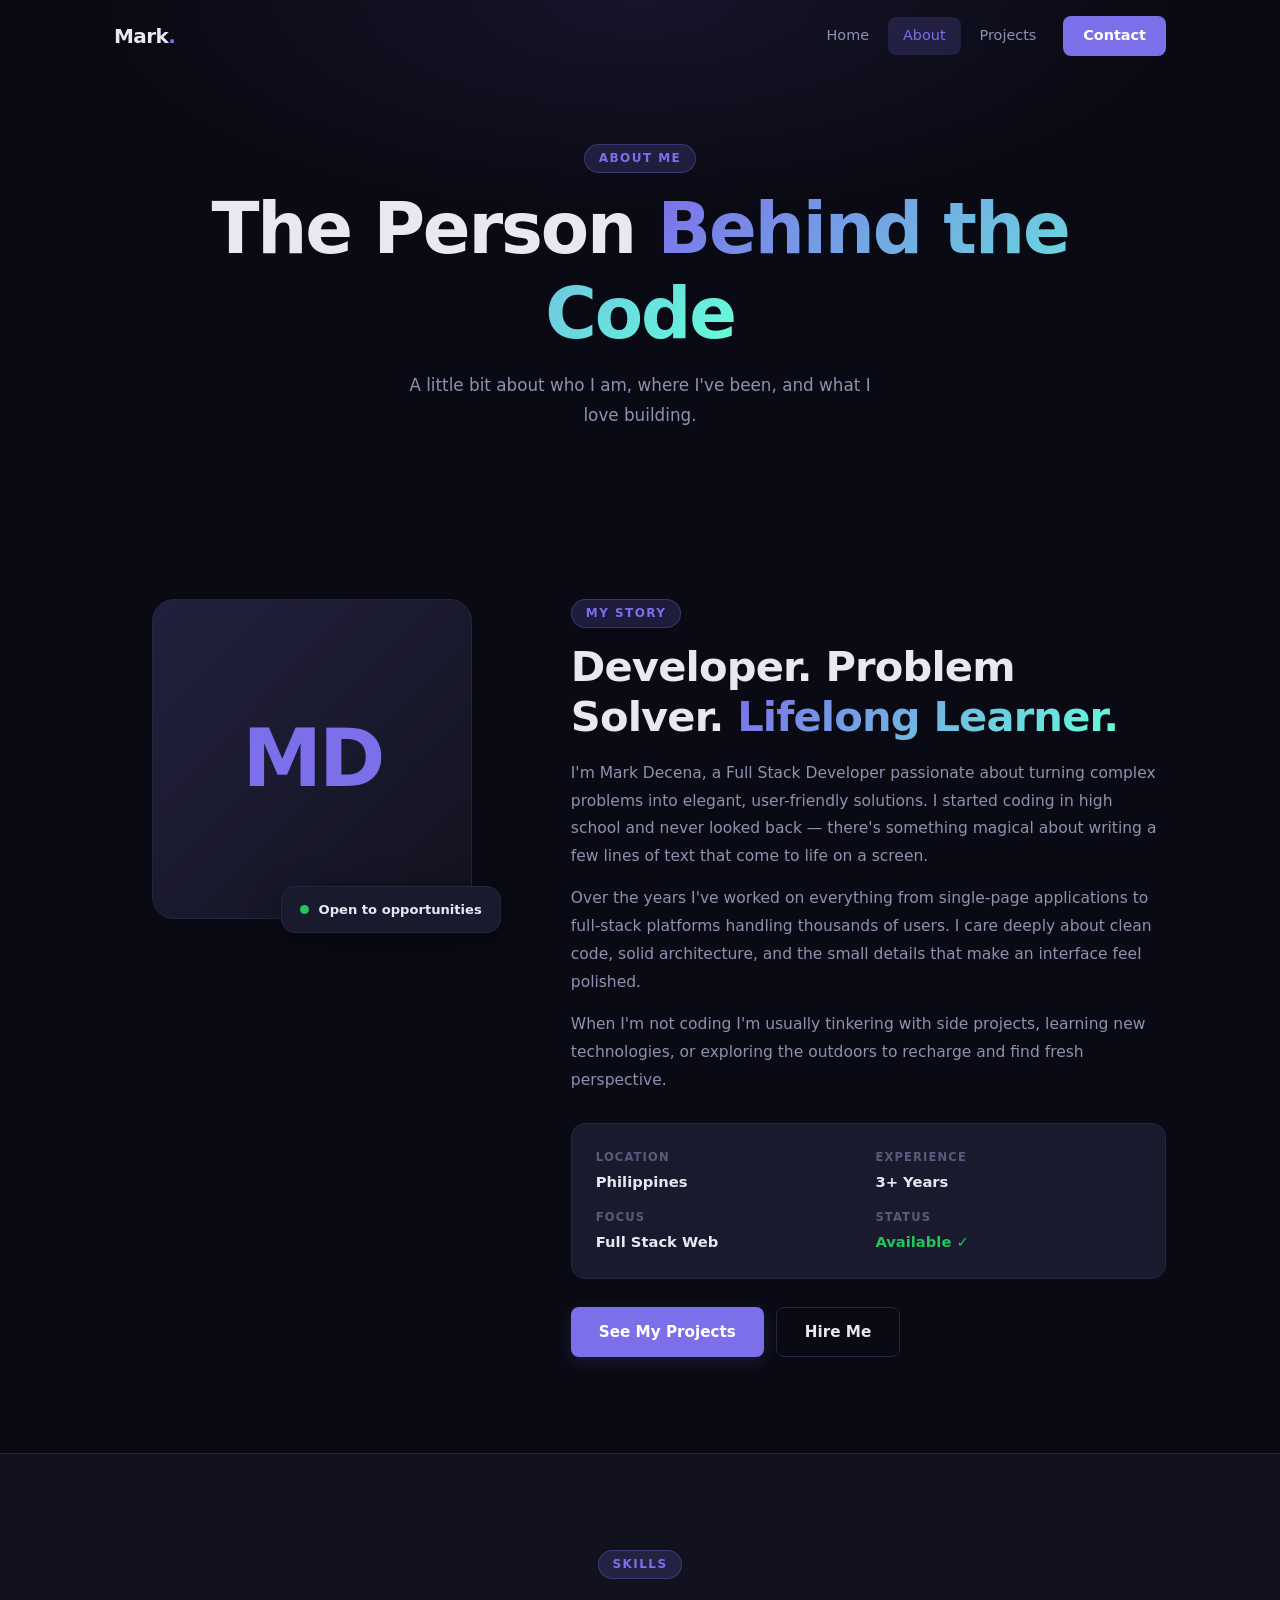
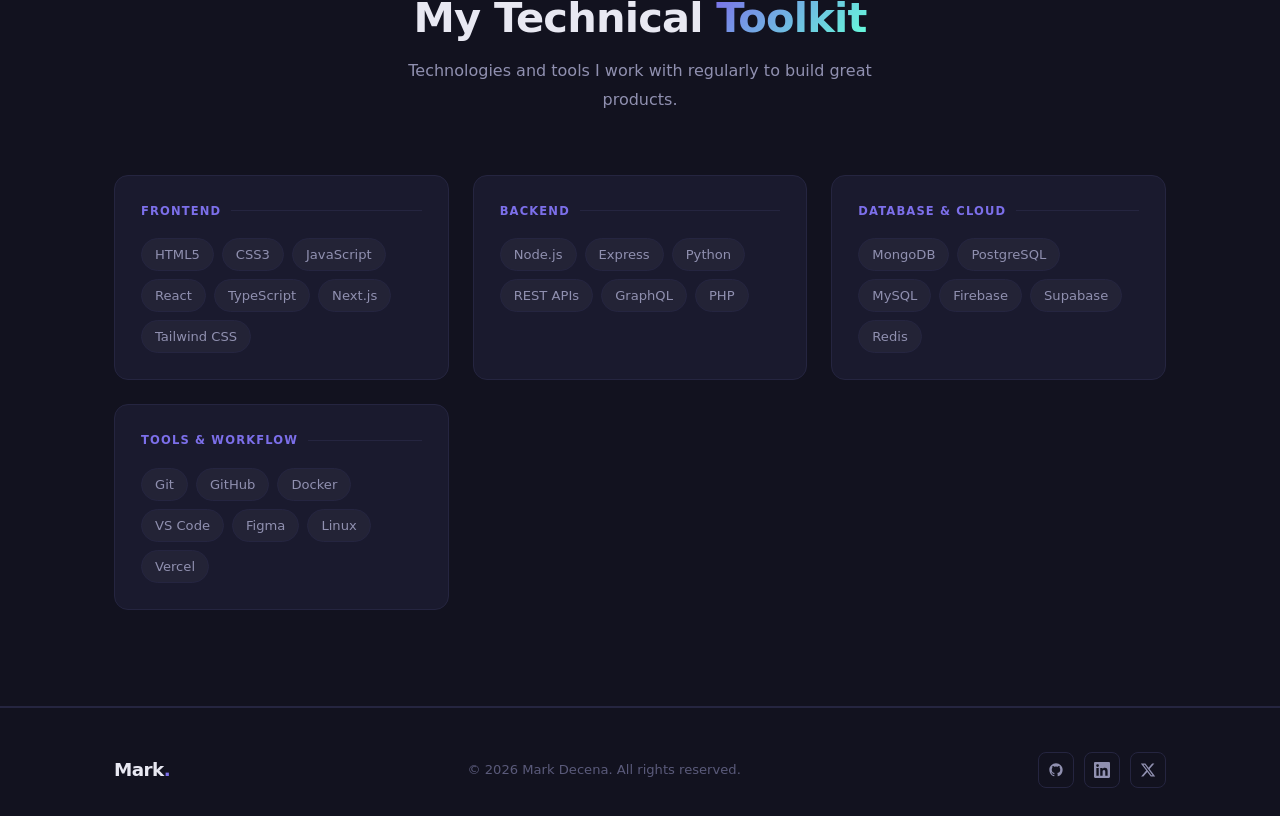
==== about.html @ 882a0d3b "Initial portfolio website Multi-page personal portfolio with Home, About, Projects, and Contact page" ====
<!DOCTYPE html>
<html lang="en">
<head>
  <meta charset="UTF-8" />
  <meta name="viewport" content="width=device-width, initial-scale=1.0" />
  <meta name="description" content="About Mark Decena — Full Stack Developer, his background, and technical skills." />
  <title>About — Mark Decena</title>
  <link rel="stylesheet" href="css/style.css" />
</head>
<body>

  <!-- ===== NAV ===== -->
  <header class="nav">
    <div class="container nav-inner">
      <a href="index.html" class="nav-logo">Mark<span class="dot">.</span></a>
      <nav class="nav-links" aria-label="Main navigation">
        <a href="index.html"    class="nav-link" data-page="index.html">Home</a>
        <a href="about.html"    class="nav-link" data-page="about.html">About</a>
        <a href="projects.html" class="nav-link" data-page="projects.html">Projects</a>
        <a href="contact.html"  class="nav-link nav-cta" data-page="contact.html">Contact</a>
      </nav>
      <button class="nav-hamburger" aria-label="Toggle menu" aria-expanded="false">
        <span></span><span></span><span></span>
      </button>
    </div>
  </header>

  <nav class="nav-mobile" aria-label="Mobile navigation">
    <a href="index.html"    class="nav-link" data-page="index.html">Home</a>
    <a href="about.html"    class="nav-link" data-page="about.html">About</a>
    <a href="projects.html" class="nav-link" data-page="projects.html">Projects</a>
    <a href="contact.html"  class="nav-link" data-page="contact.html">Contact</a>
  </nav>

  <!-- ===== PAGE HEADER ===== -->
  <section class="page-header">
    <div class="container">
      <span class="section-label">About Me</span>
      <h1>The Person <span class="gradient-text">Behind the Code</span></h1>
      <p>A little bit about who I am, where I've been, and what I love building.</p>
    </div>
  </section>

  <!-- ===== ABOUT ===== -->
  <section class="section">
    <div class="container">
      <div class="about-grid">

        <!-- Avatar col -->
        <div class="avatar-wrap fade-up">
          <div class="avatar-box">MD</div>
          <div class="avatar-badge">
            <span class="badge-dot"></span>
            <span>Open to opportunities</span>
          </div>
        </div>

        <!-- Content col -->
        <div class="about-content fade-up">
          <span class="section-label">My Story</span>
          <h2>Developer. Problem Solver. <span class="gradient-text">Lifelong Learner.</span></h2>
          <p>
            I'm Mark Decena, a Full Stack Developer passionate about turning complex problems into
            elegant, user-friendly solutions. I started coding in high school and never looked back —
            there's something magical about writing a few lines of text that come to life on a screen.
          </p>
          <p>
            Over the years I've worked on everything from single-page applications to full-stack
            platforms handling thousands of users. I care deeply about clean code, solid architecture,
            and the small details that make an interface feel polished.
          </p>
          <p>
            When I'm not coding I'm usually tinkering with side projects, learning new technologies,
            or exploring the outdoors to recharge and find fresh perspective.
          </p>

          <div class="about-meta">
            <div class="meta-item">
              <span class="meta-label">Location</span>
              <span class="meta-value">Philippines</span>
            </div>
            <div class="meta-item">
              <span class="meta-label">Experience</span>
              <span class="meta-value">3+ Years</span>
            </div>
            <div class="meta-item">
              <span class="meta-label">Focus</span>
              <span class="meta-value">Full Stack Web</span>
            </div>
            <div class="meta-item">
              <span class="meta-label">Status</span>
              <span class="meta-value" style="color:#22c55e;">Available &#10003;</span>
            </div>
          </div>

          <div style="display:flex; gap:12px; flex-wrap:wrap;">
            <a href="projects.html" class="btn btn-primary">See My Projects</a>
            <a href="contact.html"  class="btn btn-outline">Hire Me</a>
          </div>
        </div>

      </div>
    </div>
  </section>

  <!-- ===== SKILLS ===== -->
  <section class="section skills-section">
    <div class="container">
      <div class="section-header fade-up">
        <span class="section-label">Skills</span>
        <h2>My Technical <span class="gradient-text">Toolkit</span></h2>
        <p>Technologies and tools I work with regularly to build great products.</p>
      </div>
      <div class="skills-grid">
        <div class="skill-card fade-up">
          <div class="skill-card-title">Frontend</div>
          <div class="skill-tags">
            <span class="skill-tag">HTML5</span>
            <span class="skill-tag">CSS3</span>
            <span class="skill-tag">JavaScript</span>
            <span class="skill-tag">React</span>
            <span class="skill-tag">TypeScript</span>
            <span class="skill-tag">Next.js</span>
            <span class="skill-tag">Tailwind CSS</span>
          </div>
        </div>
        <div class="skill-card fade-up">
          <div class="skill-card-title">Backend</div>
          <div class="skill-tags">
            <span class="skill-tag">Node.js</span>
            <span class="skill-tag">Express</span>
            <span class="skill-tag">Python</span>
            <span class="skill-tag">REST APIs</span>
            <span class="skill-tag">GraphQL</span>
            <span class="skill-tag">PHP</span>
          </div>
        </div>
        <div class="skill-card fade-up">
          <div class="skill-card-title">Database & Cloud</div>
          <div class="skill-tags">
            <span class="skill-tag">MongoDB</span>
            <span class="skill-tag">PostgreSQL</span>
            <span class="skill-tag">MySQL</span>
            <span class="skill-tag">Firebase</span>
            <span class="skill-tag">Supabase</span>
            <span class="skill-tag">Redis</span>
          </div>
        </div>
        <div class="skill-card fade-up">
          <div class="skill-card-title">Tools & Workflow</div>
          <div class="skill-tags">
            <span class="skill-tag">Git</span>
            <span class="skill-tag">GitHub</span>
            <span class="skill-tag">Docker</span>
            <span class="skill-tag">VS Code</span>
            <span class="skill-tag">Figma</span>
            <span class="skill-tag">Linux</span>
            <span class="skill-tag">Vercel</span>
          </div>
        </div>
      </div>
    </div>
  </section>

  <!-- ===== FOOTER ===== -->
  <footer class="footer">
    <div class="container footer-inner">
      <span class="footer-logo">Mark<span class="dot">.</span></span>
      <p class="footer-copy">&copy; 2026 Mark Decena. All rights reserved.</p>
      <div class="footer-socials">
        <a href="https://github.com/markiedecena" target="_blank" rel="noopener" class="footer-social" aria-label="GitHub">
          <svg viewBox="0 0 24 24" fill="currentColor">
            <path d="M12 2C6.477 2 2 6.477 2 12c0 4.418 2.865 8.166 6.839 9.489.5.092.682-.217.682-.483 0-.237-.009-.868-.013-1.703-2.782.604-3.369-1.341-3.369-1.341-.454-1.154-1.11-1.462-1.11-1.462-.908-.62.069-.608.069-.608 1.003.07 1.531 1.03 1.531 1.03.892 1.529 2.341 1.088 2.91.832.092-.647.35-1.088.636-1.338-2.22-.253-4.555-1.11-4.555-4.943 0-1.091.39-1.984 1.029-2.683-.103-.253-.446-1.27.098-2.647 0 0 .84-.269 2.75 1.025A9.578 9.578 0 0 1 12 6.836a9.59 9.59 0 0 1 2.504.337c1.909-1.294 2.747-1.025 2.747-1.025.546 1.377.202 2.394.1 2.647.64.699 1.028 1.592 1.028 2.683 0 3.842-2.339 4.687-4.566 4.935.359.309.678.919.678 1.852 0 1.336-.012 2.415-.012 2.743 0 .267.18.578.688.48C19.138 20.163 22 16.418 22 12c0-5.523-4.477-10-10-10z"/>
          </svg>
        </a>
        <a href="#" class="footer-social" aria-label="LinkedIn">
          <svg viewBox="0 0 24 24" fill="currentColor">
            <path d="M20.447 20.452h-3.554v-5.569c0-1.328-.027-3.037-1.852-3.037-1.853 0-2.136 1.445-2.136 2.939v5.667H9.351V9h3.414v1.561h.046c.477-.9 1.637-1.85 3.37-1.85 3.601 0 4.267 2.37 4.267 5.455v6.286zM5.337 7.433a2.062 2.062 0 0 1-2.063-2.065 2.064 2.064 0 1 1 2.063 2.065zm1.782 13.019H3.555V9h3.564v11.452zM22.225 0H1.771C.792 0 0 .774 0 1.729v20.542C0 23.227.792 24 1.771 24h20.451C23.2 24 24 23.227 24 22.271V1.729C24 .774 23.2 0 22.222 0h.003z"/>
          </svg>
        </a>
        <a href="#" class="footer-social" aria-label="Twitter / X">
          <svg viewBox="0 0 24 24" fill="currentColor">
            <path d="M18.244 2.25h3.308l-7.227 8.26 8.502 11.24H16.17l-5.214-6.817L4.99 21.75H1.68l7.73-8.835L1.254 2.25H8.08l4.713 6.231zm-1.161 17.52h1.833L7.084 4.126H5.117z"/>
          </svg>
        </a>
      </div>
    </div>
  </footer>

  <script src="js/main.js"></script>
</body>
</html>
---- css/style.css ----
/* ===== Custom Properties ===== */
:root {
  --bg-primary:    #0a0a14;
  --bg-secondary:  #12121f;
  --bg-card:       #1a1a2e;
  --border:        #252540;

  --accent:        #7c6fea;
  --accent-hover:  #9d93f0;
  --accent-glow:   rgba(124, 111, 234, 0.18);
  --teal:          #64ffda;

  --text-primary:  #e8e8f2;
  --text-secondary:#9090b0;
  --text-muted:    #5a5a7a;

  --nav-height:    72px;
  --max-width:     1100px;
  --section-pad:   96px;

  --radius-sm: 8px;
  --radius-md: 14px;
  --radius-lg: 22px;

  --shadow-sm: 0 2px 8px rgba(0,0,0,.3);
  --shadow-md: 0 8px 32px rgba(0,0,0,.4);
  --shadow-lg: 0 20px 60px rgba(0,0,0,.5);

  --ease: 0.3s cubic-bezier(.4,0,.2,1);
  --ease-fast: 0.15s ease;
}

/* ===== Reset ===== */
*, *::before, *::after { box-sizing: border-box; margin: 0; padding: 0; }
html { scroll-behavior: smooth; -webkit-text-size-adjust: 100%; }
body {
  font-family: -apple-system, BlinkMacSystemFont, 'Segoe UI', system-ui, 'Helvetica Neue', Arial, sans-serif;
  background: var(--bg-primary);
  color: var(--text-primary);
  line-height: 1.6;
  overflow-x: hidden;
}
img  { max-width: 100%; display: block; }
a    { color: inherit; text-decoration: none; }
ul   { list-style: none; }
button, input, textarea { font: inherit; }

/* ===== Typography ===== */
h1, h2, h3, h4 { line-height: 1.2; font-weight: 700; }
h1 { font-size: clamp(2.4rem, 6vw, 4.4rem); letter-spacing: -.03em; }
h2 { font-size: clamp(1.8rem, 4vw, 2.6rem); letter-spacing: -.02em; }
h3 { font-size: clamp(1.1rem, 2vw, 1.4rem); }
p  { color: var(--text-secondary); line-height: 1.8; }

.gradient-text {
  background: linear-gradient(135deg, var(--accent) 0%, var(--teal) 100%);
  -webkit-background-clip: text;
  -webkit-text-fill-color: transparent;
  background-clip: text;
}

/* ===== Layout ===== */
.container {
  width: 100%;
  max-width: var(--max-width);
  margin: 0 auto;
  padding: 0 24px;
}
.section { padding: var(--section-pad) 0; }

.section-label {
  display: inline-block;
  font-size: .75rem;
  font-weight: 700;
  letter-spacing: .12em;
  text-transform: uppercase;
  color: var(--accent);
  background: var(--accent-glow);
  border: 1px solid rgba(124,111,234,.3);
  padding: 4px 14px;
  border-radius: 100px;
  margin-bottom: 14px;
}

.section-header {
  text-align: center;
  margin-bottom: 60px;
}
.section-header h2 { margin-bottom: 14px; }
.section-header p  { max-width: 520px; margin: 0 auto; }

/* ===== Buttons ===== */
.btn {
  display: inline-flex;
  align-items: center;
  gap: 8px;
  padding: 12px 28px;
  border-radius: var(--radius-sm);
  font-size: .95rem;
  font-weight: 600;
  cursor: pointer;
  transition: all var(--ease-fast);
  border: none;
}
.btn-primary {
  background: var(--accent);
  color: #fff;
  box-shadow: 0 4px 18px var(--accent-glow);
}
.btn-primary:hover {
  background: var(--accent-hover);
  transform: translateY(-2px);
  box-shadow: 0 8px 28px var(--accent-glow);
}
.btn-outline {
  background: transparent;
  color: var(--text-primary);
  border: 1px solid var(--border);
}
.btn-outline:hover {
  border-color: var(--accent);
  color: var(--accent);
  background: var(--accent-glow);
  transform: translateY(-2px);
}
.btn-sm { padding: 7px 16px; font-size: .83rem; }

/* ===== Nav ===== */
.nav {
  position: fixed;
  inset: 0 0 auto;
  height: var(--nav-height);
  z-index: 1000;
  transition: background var(--ease), box-shadow var(--ease);
}
.nav.scrolled {
  background: rgba(10,10,20,.88);
  backdrop-filter: blur(20px);
  -webkit-backdrop-filter: blur(20px);
  box-shadow: 0 1px 0 var(--border);
}
.nav-inner {
  display: flex;
  align-items: center;
  justify-content: space-between;
  height: 100%;
}
.nav-logo {
  font-size: 1.25rem;
  font-weight: 800;
  letter-spacing: -.03em;
}
.nav-logo .dot { color: var(--accent); }

.nav-links {
  display: flex;
  align-items: center;
  gap: 4px;
}
.nav-link {
  color: var(--text-secondary);
  font-size: .9rem;
  font-weight: 500;
  padding: 7px 15px;
  border-radius: var(--radius-sm);
  transition: color var(--ease-fast), background var(--ease-fast);
}
.nav-link:hover { color: var(--text-primary); background: rgba(255,255,255,.05); }
.nav-link.active { color: var(--accent); background: var(--accent-glow); }

.nav-cta {
  margin-left: 8px;
  background: var(--accent);
  color: #fff !important;
  padding: 8px 20px;
  border-radius: var(--radius-sm);
  font-size: .9rem;
  font-weight: 600;
}
.nav-cta:hover {
  background: var(--accent-hover) !important;
  transform: translateY(-1px);
  box-shadow: 0 4px 14px var(--accent-glow);
}

/* Hamburger */
.nav-hamburger {
  display: none;
  flex-direction: column;
  gap: 5px;
  cursor: pointer;
  padding: 8px;
  background: none;
  border: none;
}
.nav-hamburger span {
  display: block;
  width: 22px;
  height: 2px;
  background: var(--text-primary);
  border-radius: 2px;
  transition: transform var(--ease), opacity var(--ease);
}
.nav-hamburger.open span:nth-child(1) { transform: translateY(7px) rotate(45deg); }
.nav-hamburger.open span:nth-child(2) { opacity: 0; }
.nav-hamburger.open span:nth-child(3) { transform: translateY(-7px) rotate(-45deg); }

/* Mobile drawer */
.nav-mobile {
  display: none;
  position: fixed;
  top: var(--nav-height);
  left: 0; right: 0;
  background: var(--bg-secondary);
  border-bottom: 1px solid var(--border);
  padding: 16px 24px 24px;
  z-index: 999;
  flex-direction: column;
  gap: 4px;
}
.nav-mobile.open { display: flex; }
.nav-mobile .nav-link { padding: 12px 16px; font-size: .95rem; }

/* ===== Hero (Home) ===== */
.hero {
  min-height: 100vh;
  display: flex;
  align-items: center;
  position: relative;
  overflow: hidden;
  padding-top: var(--nav-height);
}
.hero-bg {
  position: absolute;
  inset: 0;
  background:
    radial-gradient(ellipse 80% 60% at 70% 40%, rgba(124,111,234,.14) 0%, transparent 60%),
    radial-gradient(ellipse 50% 50% at 15% 75%, rgba(100,255,218,.07) 0%, transparent 55%);
  pointer-events: none;
}
.hero-grid {
  position: absolute;
  inset: 0;
  background-image:
    linear-gradient(rgba(255,255,255,.025) 1px, transparent 1px),
    linear-gradient(90deg, rgba(255,255,255,.025) 1px, transparent 1px);
  background-size: 56px 56px;
  pointer-events: none;
  mask-image: radial-gradient(ellipse 75% 75% at 50% 50%, #000, transparent);
  -webkit-mask-image: radial-gradient(ellipse 75% 75% at 50% 50%, #000, transparent);
}
.hero-content { position: relative; z-index: 1; }

.hero-eyebrow {
  display: flex;
  align-items: center;
  gap: 12px;
  margin-bottom: 20px;
  color: var(--accent);
  font-size: .9rem;
  font-weight: 500;
}
.hero-eyebrow-line { width: 36px; height: 1px; background: var(--accent); }

.hero h1 { margin-bottom: 20px; }
.hero-subtitle {
  font-size: clamp(1rem, 2vw, 1.2rem);
  color: var(--text-secondary);
  max-width: 540px;
  margin-bottom: 38px;
}
.hero-actions { display: flex; gap: 14px; flex-wrap: wrap; }

.hero-scroll {
  position: absolute;
  bottom: 36px;
  left: 50%;
  transform: translateX(-50%);
  display: flex;
  flex-direction: column;
  align-items: center;
  gap: 8px;
  color: var(--text-muted);
  font-size: .7rem;
  letter-spacing: .12em;
  text-transform: uppercase;
  animation: bounce 2.4s ease infinite;
}
@keyframes bounce {
  0%,100% { transform: translateX(-50%) translateY(0); }
  50%      { transform: translateX(-50%) translateY(9px); }
}

/* ===== Intro cards ===== */
.intro {
  padding: 72px 0;
  border-top: 1px solid var(--border);
}
.intro-grid {
  display: grid;
  grid-template-columns: repeat(3, 1fr);
  gap: 24px;
}
.intro-card {
  background: var(--bg-card);
  border: 1px solid var(--border);
  border-radius: var(--radius-md);
  padding: 30px;
  transition: border-color var(--ease), transform var(--ease);
}
.intro-card:hover { border-color: rgba(124,111,234,.4); transform: translateY(-4px); }
.intro-icon {
  width: 46px; height: 46px;
  background: var(--accent-glow);
  border: 1px solid rgba(124,111,234,.3);
  border-radius: var(--radius-sm);
  display: flex; align-items: center; justify-content: center;
  margin-bottom: 18px;
  font-size: 1.35rem;
}
.intro-card h3 { margin-bottom: 8px; }
.intro-card p  { font-size: .88rem; }

/* ===== Page Header ===== */
.page-header {
  padding: calc(var(--nav-height) + 72px) 0 72px;
  text-align: center;
  position: relative;
  overflow: hidden;
}
.page-header::before {
  content: '';
  position: absolute;
  inset: 0;
  background: radial-gradient(ellipse 70% 70% at 50% 0%, rgba(124,111,234,.1) 0%, transparent 60%);
  pointer-events: none;
}
.page-header p {
  max-width: 500px;
  margin: 14px auto 0;
  font-size: 1.05rem;
}

/* ===== About ===== */
.about-grid {
  display: grid;
  grid-template-columns: 1fr 1.5fr;
  gap: 60px;
  align-items: start;
}
.avatar-wrap {
  position: relative;
  display: flex;
  justify-content: center;
}
.avatar-box {
  width: 100%;
  max-width: 320px;
  aspect-ratio: 1;
  border-radius: var(--radius-lg);
  background: linear-gradient(135deg, var(--bg-card), var(--bg-secondary));
  border: 1px solid var(--border);
  display: flex;
  align-items: center;
  justify-content: center;
  font-size: 5rem;
  font-weight: 800;
  color: var(--accent);
  letter-spacing: -.04em;
  position: relative;
  overflow: hidden;
}
.avatar-box::after {
  content: '';
  position: absolute;
  inset: 0;
  background: linear-gradient(135deg, rgba(124,111,234,.08), transparent);
}
.avatar-badge {
  position: absolute;
  bottom: -14px;
  right: 10px;
  background: var(--bg-card);
  border: 1px solid var(--border);
  border-radius: var(--radius-md);
  padding: 12px 18px;
  display: flex;
  align-items: center;
  gap: 10px;
  box-shadow: var(--shadow-md);
}
.badge-dot {
  width: 9px; height: 9px;
  background: #22c55e;
  border-radius: 50%;
  animation: pulse-dot 2s ease infinite;
}
@keyframes pulse-dot {
  0%,100% { box-shadow: 0 0 0 3px rgba(34,197,94,.2); }
  50%      { box-shadow: 0 0 0 7px rgba(34,197,94,.08); }
}
.badge-dot + span { font-size: .82rem; font-weight: 600; }

.about-content h2 { margin-bottom: 18px; }
.about-content p  { margin-bottom: 14px; font-size: .97rem; }
.about-meta {
  display: grid;
  grid-template-columns: 1fr 1fr;
  gap: 14px;
  margin: 28px 0;
  padding: 24px;
  background: var(--bg-card);
  border: 1px solid var(--border);
  border-radius: var(--radius-md);
}
.meta-item { display: flex; flex-direction: column; gap: 4px; }
.meta-label {
  font-size: .72rem;
  font-weight: 700;
  letter-spacing: .1em;
  text-transform: uppercase;
  color: var(--text-muted);
}
.meta-value { font-size: .92rem; font-weight: 600; color: var(--text-primary); }

/* Skills */
.skills-section {
  background: var(--bg-secondary);
  border-top: 1px solid var(--border);
  border-bottom: 1px solid var(--border);
}
.skills-grid {
  display: grid;
  grid-template-columns: repeat(auto-fit, minmax(250px, 1fr));
  gap: 24px;
}
.skill-card {
  background: var(--bg-card);
  border: 1px solid var(--border);
  border-radius: var(--radius-md);
  padding: 26px;
  transition: border-color var(--ease), transform var(--ease);
}
.skill-card:hover { border-color: rgba(124,111,234,.35); transform: translateY(-3px); }
.skill-card-title {
  font-size: .72rem;
  font-weight: 700;
  letter-spacing: .1em;
  text-transform: uppercase;
  color: var(--accent);
  margin-bottom: 18px;
  display: flex;
  align-items: center;
  gap: 10px;
}
.skill-card-title::after { content: ''; flex: 1; height: 1px; background: var(--border); }
.skill-tags { display: flex; flex-wrap: wrap; gap: 8px; }
.skill-tag {
  background: rgba(255,255,255,.04);
  border: 1px solid var(--border);
  color: var(--text-secondary);
  font-size: .82rem;
  font-weight: 500;
  padding: 5px 13px;
  border-radius: 100px;
  transition: all var(--ease-fast);
}
.skill-tag:hover {
  background: var(--accent-glow);
  border-color: rgba(124,111,234,.4);
  color: var(--accent);
}

/* ===== Projects ===== */
.projects-grid {
  display: grid;
  grid-template-columns: repeat(auto-fit, minmax(330px, 1fr));
  gap: 26px;
}
.project-card {
  background: var(--bg-card);
  border: 1px solid var(--border);
  border-radius: var(--radius-md);
  overflow: hidden;
  display: flex;
  flex-direction: column;
  transition: transform var(--ease), border-color var(--ease), box-shadow var(--ease);
}
.project-card:hover {
  transform: translateY(-6px);
  border-color: rgba(124,111,234,.4);
  box-shadow: var(--shadow-lg), 0 0 0 1px rgba(124,111,234,.1);
}
.project-thumb {
  height: 190px;
  display: flex;
  align-items: center;
  justify-content: center;
  position: relative;
  overflow: hidden;
}
.project-thumb-1 { background: linear-gradient(135deg, #1a0533, #4a1573, #7c6fea); }
.project-thumb-2 { background: linear-gradient(135deg, #001828, #00396e, #0ea5e9); }
.project-thumb-3 { background: linear-gradient(135deg, #0a1a0a, #174d17, #22c55e); }
.project-thumb-icon {
  font-size: 3.6rem;
  opacity: .65;
  transition: transform var(--ease), opacity var(--ease);
  filter: drop-shadow(0 4px 18px rgba(0,0,0,.4));
}
.project-card:hover .project-thumb-icon { transform: scale(1.12); opacity: .85; }
.project-thumb::after {
  content: '';
  position: absolute;
  bottom: 0; left: 0; right: 0;
  height: 50%;
  background: linear-gradient(transparent, var(--bg-card));
}
.project-body {
  padding: 22px;
  flex: 1;
  display: flex;
  flex-direction: column;
}
.project-eyebrow {
  font-size: .68rem;
  font-weight: 700;
  letter-spacing: .12em;
  text-transform: uppercase;
  color: var(--accent);
  margin-bottom: 6px;
}
.project-title { font-size: 1.2rem; margin-bottom: 10px; }
.project-desc  { font-size: .88rem; line-height: 1.7; flex: 1; margin-bottom: 18px; }
.project-tags  { display: flex; flex-wrap: wrap; gap: 6px; margin-bottom: 18px; }
.project-tag {
  font-size: .72rem;
  font-weight: 600;
  color: var(--accent);
  background: var(--accent-glow);
  border: 1px solid rgba(124,111,234,.25);
  padding: 3px 10px;
  border-radius: 100px;
}
.project-links {
  display: flex;
  gap: 10px;
  padding-top: 16px;
  border-top: 1px solid var(--border);
}
.project-link {
  display: inline-flex;
  align-items: center;
  gap: 6px;
  font-size: .82rem;
  font-weight: 600;
  padding: 6px 13px;
  border-radius: var(--radius-sm);
  border: 1px solid var(--border);
  color: var(--text-secondary);
  transition: all var(--ease-fast);
}
.project-link:hover {
  border-color: var(--accent);
  color: var(--accent);
  background: var(--accent-glow);
}
.project-link svg { width: 13px; height: 13px; flex-shrink: 0; }

/* ===== Contact ===== */
.contact-layout {
  display: grid;
  grid-template-columns: 1fr 1.65fr;
  gap: 60px;
  align-items: start;
}
.contact-sidebar h3 { margin-bottom: 14px; }
.contact-sidebar p  { font-size: .92rem; margin-bottom: 28px; }
.contact-items { display: flex; flex-direction: column; gap: 14px; }
.contact-item {
  display: flex;
  align-items: center;
  gap: 14px;
  padding: 14px 16px;
  background: var(--bg-card);
  border: 1px solid var(--border);
  border-radius: var(--radius-md);
  transition: border-color var(--ease-fast);
}
.contact-item:hover { border-color: rgba(124,111,234,.3); }
.contact-icon {
  width: 38px; height: 38px;
  background: var(--accent-glow);
  border: 1px solid rgba(124,111,234,.3);
  border-radius: var(--radius-sm);
  display: flex; align-items: center; justify-content: center;
  color: var(--accent);
  font-size: 1.05rem;
  flex-shrink: 0;
}
.contact-label {
  font-size: .7rem;
  font-weight: 700;
  letter-spacing: .08em;
  text-transform: uppercase;
  color: var(--text-muted);
}
.contact-value { font-size: .88rem; font-weight: 500; color: var(--text-primary); }

/* Form */
.form-card {
  background: var(--bg-card);
  border: 1px solid var(--border);
  border-radius: var(--radius-lg);
  padding: 36px;
}
.form-row { display: grid; grid-template-columns: 1fr 1fr; gap: 16px; }
.form-group { margin-bottom: 18px; }
.form-label {
  display: block;
  font-size: .82rem;
  font-weight: 600;
  color: var(--text-secondary);
  margin-bottom: 7px;
}
.form-input {
  width: 100%;
  background: var(--bg-secondary);
  border: 1px solid var(--border);
  border-radius: var(--radius-sm);
  padding: 11px 15px;
  color: var(--text-primary);
  font-size: .93rem;
  outline: none;
  transition: border-color var(--ease-fast), box-shadow var(--ease-fast);
}
.form-input:focus {
  border-color: var(--accent);
  box-shadow: 0 0 0 3px var(--accent-glow);
}
.form-input::placeholder { color: var(--text-muted); }
textarea.form-input { resize: vertical; min-height: 136px; }
.form-input.error {
  border-color: #ef4444;
  box-shadow: 0 0 0 3px rgba(239,68,68,.14);
}
.form-err-msg {
  display: none;
  font-size: .77rem;
  color: #ef4444;
  margin-top: 5px;
}
.form-err-msg.show { display: block; }
.btn-submit { width: 100%; justify-content: center; margin-top: 6px; padding: 13px; }

.form-success {
  display: none;
  text-align: center;
  padding: 48px 20px;
}
.form-success.show { display: block; }
.success-icon { font-size: 2.8rem; margin-bottom: 14px; }
.form-success h3 { margin-bottom: 8px; }

/* ===== Footer ===== */
.footer {
  background: var(--bg-secondary);
  border-top: 1px solid var(--border);
  padding: 44px 0 28px;
}
.footer-inner {
  display: flex;
  align-items: center;
  justify-content: space-between;
  flex-wrap: wrap;
  gap: 20px;
}
.footer-logo { font-size: 1.15rem; font-weight: 800; letter-spacing: -.03em; }
.footer-logo .dot { color: var(--accent); }
.footer-copy { font-size: .82rem; color: var(--text-muted); }
.footer-socials { display: flex; gap: 10px; }
.footer-social {
  width: 36px; height: 36px;
  border: 1px solid var(--border);
  border-radius: var(--radius-sm);
  display: flex; align-items: center; justify-content: center;
  color: var(--text-secondary);
  transition: all var(--ease-fast);
}
.footer-social:hover { border-color: var(--accent); color: var(--accent); background: var(--accent-glow); }
.footer-social svg { width: 16px; height: 16px; }

/* ===== Scroll animations ===== */
.fade-up {
  opacity: 0;
  transform: translateY(28px);
  transition: opacity .6s ease, transform .6s ease;
}
.fade-up.in { opacity: 1; transform: translateY(0); }
.fade-up:nth-child(2) { transition-delay: .1s; }
.fade-up:nth-child(3) { transition-delay: .2s; }
.fade-up:nth-child(4) { transition-delay: .3s; }

/* ===== Responsive ===== */
@media (max-width: 900px) {
  .about-grid    { grid-template-columns: 1fr; }
  .contact-layout{ grid-template-columns: 1fr; }
  .avatar-box    { max-width: 220px; font-size: 3.5rem; margin: 0 auto; }
  .avatar-badge  { right: 50%; transform: translateX(50%); bottom: -42px; }
  .about-grid .avatar-wrap { padding-bottom: 56px; }
}
@media (max-width: 768px) {
  :root { --section-pad: 64px; }
  .nav-links    { display: none; }
  .nav-hamburger{ display: flex; }
  .intro-grid   { grid-template-columns: 1fr; }
  .projects-grid{ grid-template-columns: 1fr; }
  .form-row     { grid-template-columns: 1fr; }
  .hero-actions { flex-direction: column; align-items: flex-start; }
  .footer-inner { flex-direction: column; align-items: center; text-align: center; }
}
@media (max-width: 480px) {
  .hero-actions .btn { width: 100%; justify-content: center; }
  .about-meta { grid-template-columns: 1fr; }
  .form-card  { padding: 22px; }
}
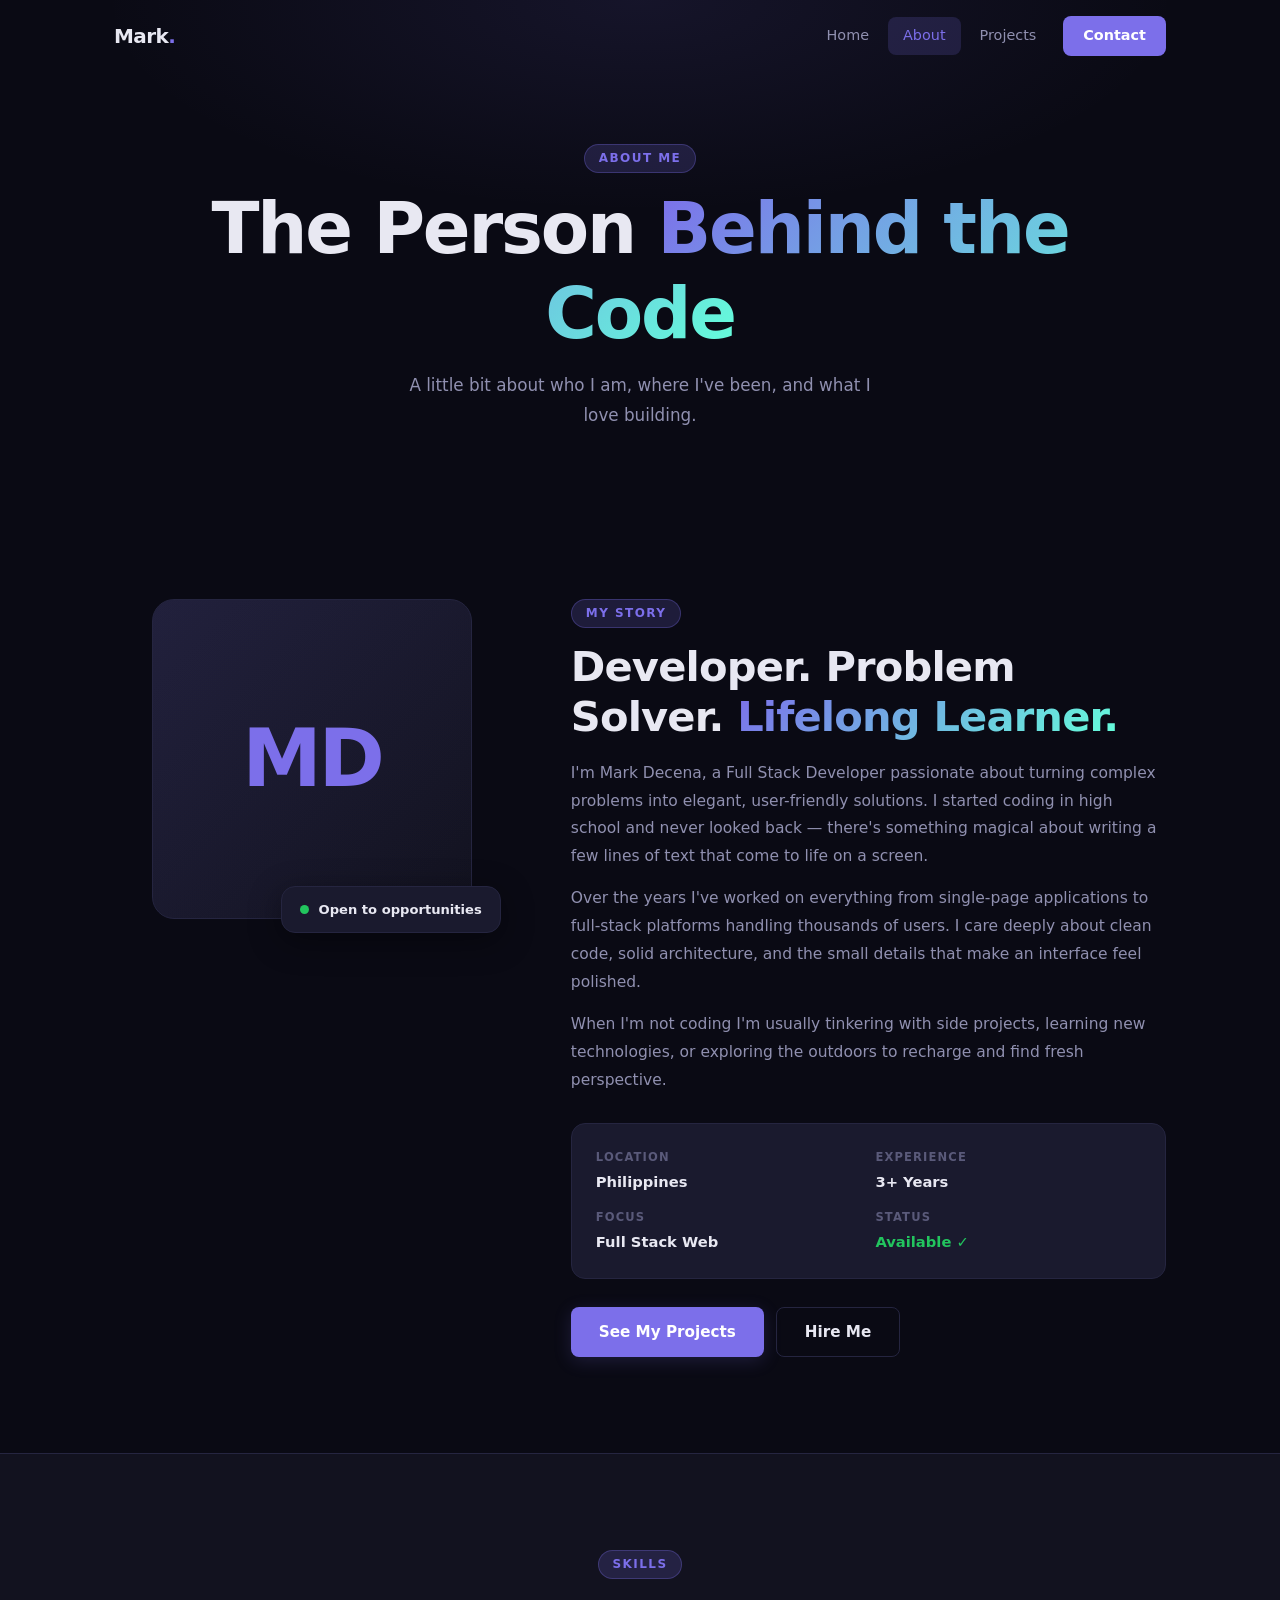
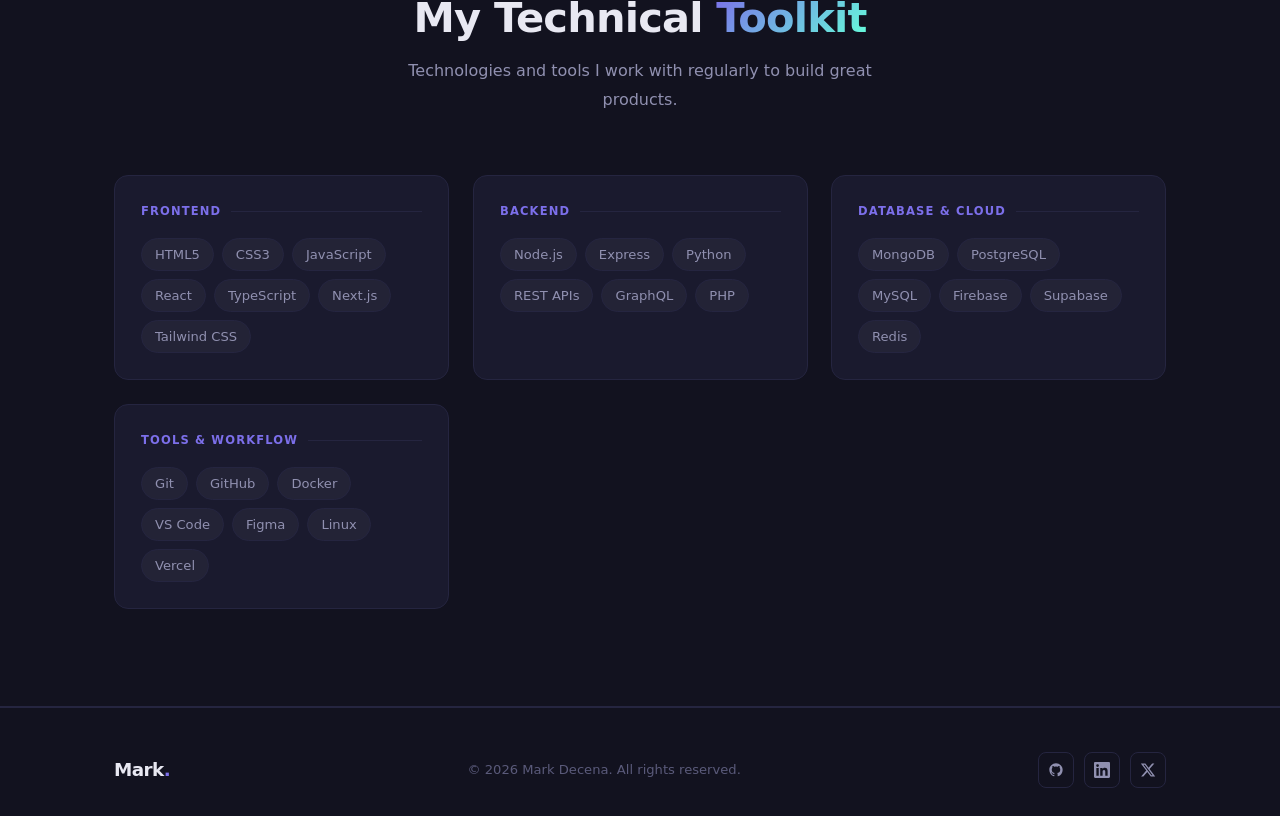
==== commit 72aeba53: "Add Flask backend, SQLite message DB, and admin panel - server.py: Flask app serving all static file" ====
--- a/about.html
+++ b/about.html
@@ -187,6 +187,7 @@
     </div>
   </footer>
 
-  <script src="js/main.js"></script>
+  <script src="js/main.js?v=2"></script>
+  <script src="js/effects.js?v=2"></script>
 </body>
 </html>
--- a/css/style.css
+++ b/css/style.css
@@ -724,3 +724,61 @@
   .about-meta { grid-template-columns: 1fr; }
   .form-card  { padding: 22px; }
 }
+
+/* ===== 3D Interactive Effects ===== */
+
+/* Cursor glow — large soft radial that trails the pointer */
+.cursor-glow {
+  position: fixed;
+  width: 500px;
+  height: 500px;
+  border-radius: 50%;
+  background: radial-gradient(circle, rgba(124,111,234,.065) 0%, transparent 65%);
+  pointer-events: none;
+  z-index: 0;
+  top: 0;
+  left: 0;
+  will-change: transform;
+}
+
+/* Hero canvas — interactive particle layer */
+.hero-canvas {
+  position: absolute;
+  inset: 0;
+  width: 100%;
+  height: 100%;
+  z-index: 1;
+  pointer-events: none;
+}
+
+/* Lift hero content and scroll hint above canvas */
+.hero-content { z-index: 2 !important; }
+.hero-scroll   { z-index: 2; }
+
+/* Card shine overlay */
+.card-shine {
+  position: absolute;
+  inset: 0;
+  border-radius: inherit;
+  pointer-events: none;
+  opacity: 0;
+  transition: opacity 0.25s ease;
+  z-index: 10;
+}
+
+/* Ensure tilt cards clip the shine and handle will-change */
+.intro-card,
+.project-card,
+.skill-card,
+.form-card,
+.avatar-box {
+  overflow: hidden;
+  will-change: transform;
+  transform-origin: center center;
+}
+
+/* Hero orbit ring spin animation — uses --rx and --rz CSS vars set inline */
+@keyframes hero-ring-spin {
+  from { transform: perspective(420px) rotateX(var(--rx)) rotateY(0deg)   rotateZ(var(--rz)); }
+  to   { transform: perspective(420px) rotateX(var(--rx)) rotateY(360deg) rotateZ(var(--rz)); }
+}
